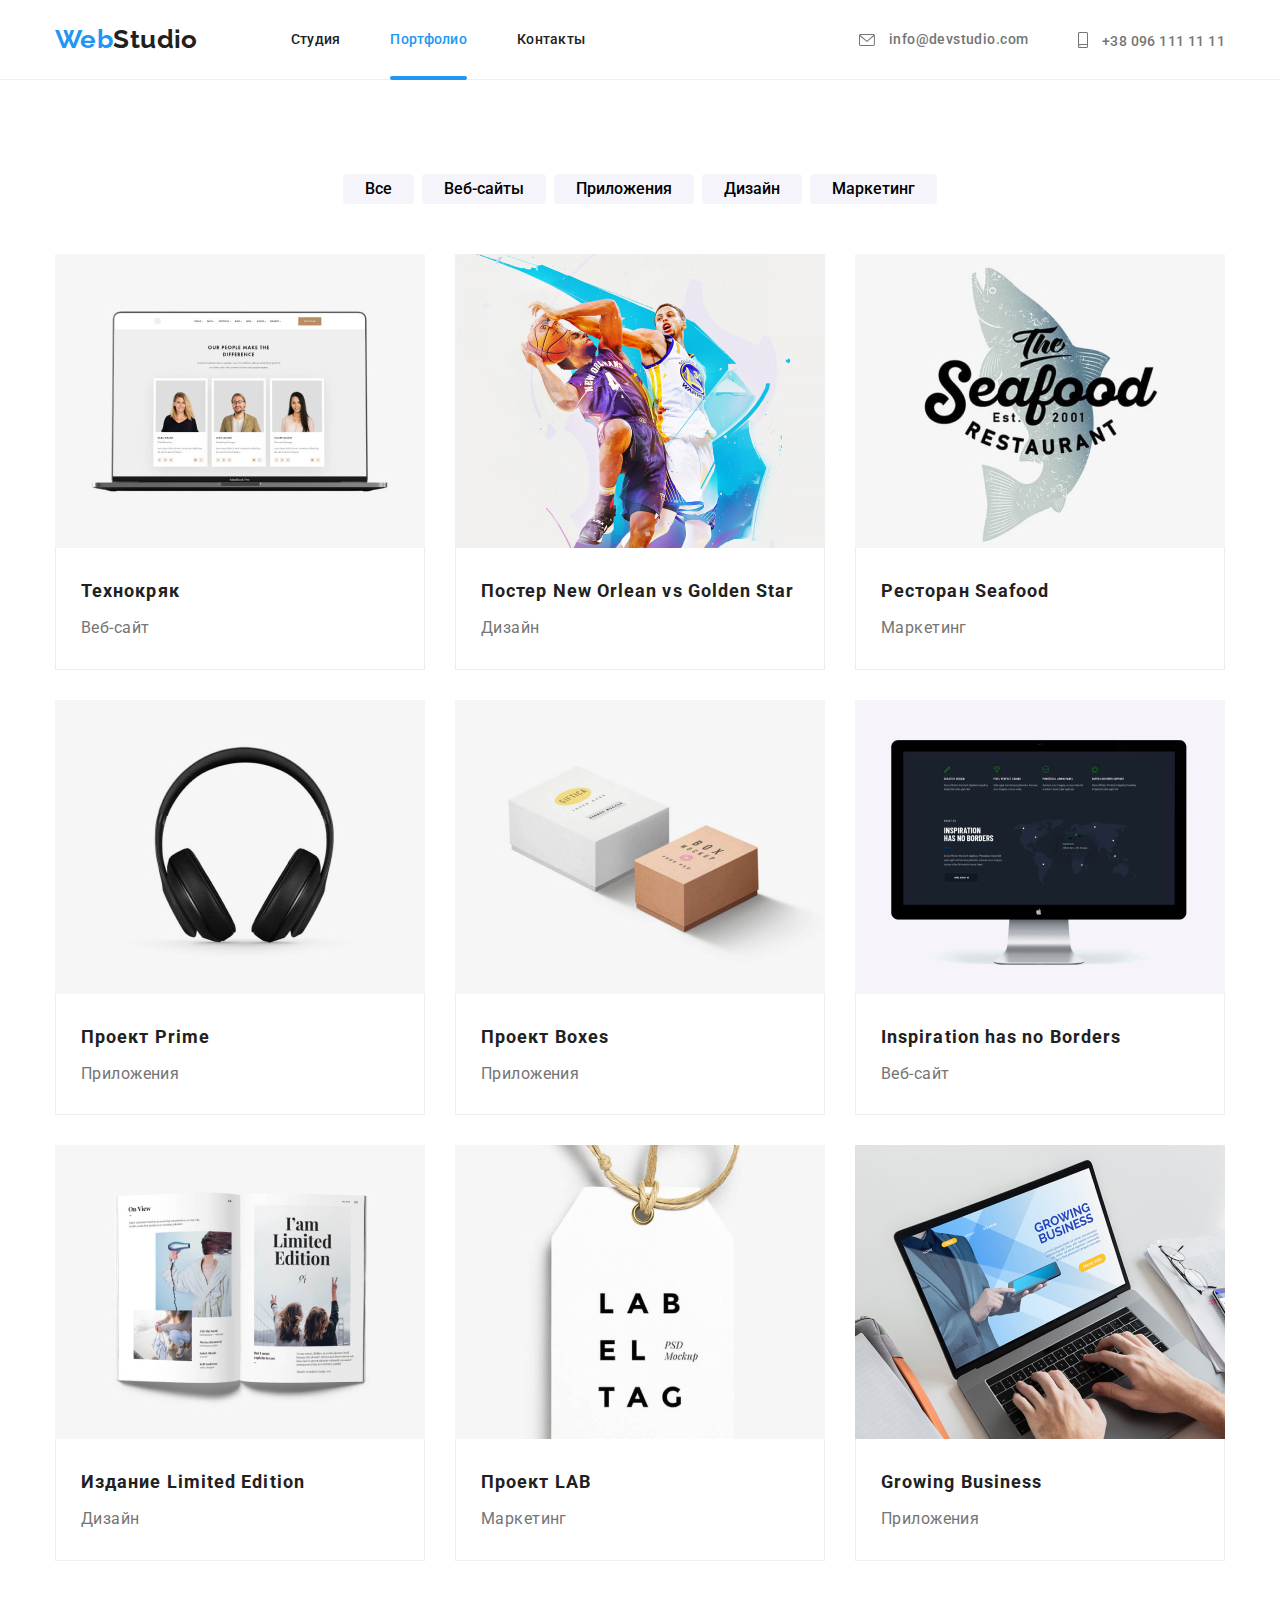
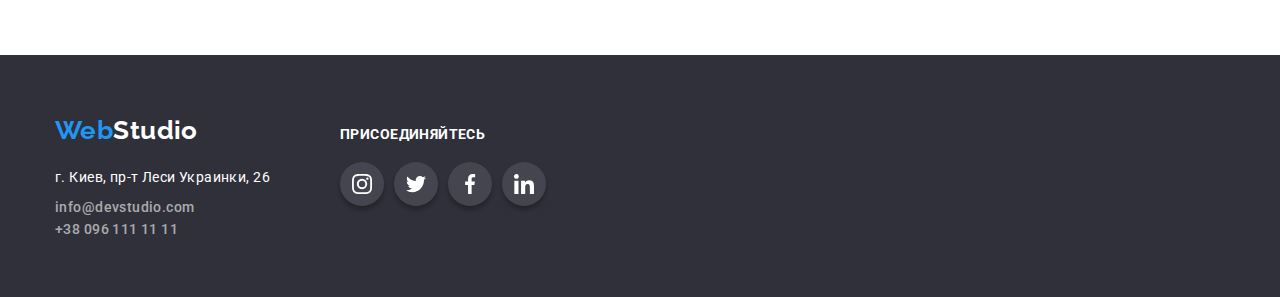
==== portfolio.html @ b222e5bf "1" ====
<!DOCTYPE html>
<html lang="ru">

<head>
    <meta charset="UTF-8">
    <meta http-equiv="X-UA-Compatible" content="IE=edge">
    <meta name="viewport" content="width=device-width, initial-scale=1.0">
    <title>Portfolio</title>
    <link rel="preconnect" href="https://fonts.googleapis.com">
    <link rel="preconnect" href="https://fonts.gstatic.com" crossorigin>
    <link href="https://fonts.googleapis.com/css2?family=Raleway:wght@700&family=Roboto:wght@400;500;700;900&display=swap" rel="stylesheet">
    <link rel="stylesheet" href="https://cdnjs.cloudflare.com/ajax/libs/modern-normalize/1.0.0/modern-normalize.min.css">
    <link rel="stylesheet" href="./css/styles.css">
</head>

<body>
    <header class="top-section">
        <div class="container container-flex">
            <nav class="navbar">
                <a href="" class="nav-logo"><span class="nav-logo-colored">Web</span>Studio </a>
                <ul class="navbar-item">
                    <li class="nav-list">
                        <a class="nav-link" href="./index.html">Студия</a></li>
                    <li class="nav-list">
                        <a class="nav-link current" href="./">Портфолио</a></li>
                    <li class="nav-list">
                        <a class="nav-link" href="./">Контакты</a></li>
                </ul>
            </nav>
            <ul class="contacts">
                <li class="contacts-list">
                    <a class="contact-link" href="info@devstudio.com">
                        <svg class="contact-svg-mail">
                          <use href="./image/sprite.svg#icon-mail"></use>
                        </svg> info@devstudio.com

                    </a>
                </li>
                <li class="contacts-list">
                    <a class="contact-link" href="+380961111111">
                        <svg class="contact-svg-phone">
                            <use href="./image/sprite.svg#icon-smartphone">
                            </use>
                        </svg> +38 096 111 11 11
                    </a>
                </li>
            </ul>
        </div>
    </header>
    <main>
        <!--button section-->
        <section class="section portfolio-bg">
            <div class="container">
                <h1 class="porfolio-title">Portfolio</h1>
                <ul class="filter filter-flex">
                    <li class="filter-item"><button type="button" class="ftr-button">Все</button></li>
                    <li class="filter-item"><button type="button" class="ftr-button">Веб-сайты</button></li>
                    <li class="filter-item"><button type="button" class="ftr-button">Приложения</button></li>
                    <li class="filter-item"><button type="button" class="ftr-button">Дизайн</button></li>
                    <li class="filter-item"><button type="button" class="ftr-button">Маркетинг</button></li>
                </ul>
                <ul class="portfolio-list">
                    <li class=" portfolio-item">
                        <a class="portfolio-link portfolio-overlay" href="# ">
                            <div class="box-gallery">
                                <img src=./image/img1.jpg alt="picture " width=370>
                                <div class="overlay">
                                    <p class="overlay-text">Технокряк это современная площадка распространения коронавируса. Компании используют эту платформу для цифрового шпионажа и атак на защищённые сервера конкурентов.</p>
                                </div>
                            </div>
                            <div class="portfolio-text-planting ">
                                <h2 class="subtitle-portfolio ">Технокряк</h2>
                                <p class="portfolio-text ">Веб-сайт</p>
                            </div>
                        </a>
                    </li>
                    <li class="portfolio-item ">
                        <a class="portfolio-link portfolio-overlay " href="# ">
                            <div class="box-gallery">
                                <img src=./image/img2.jpg alt="picture " width=370>
                                <div class="overlay">
                                    <p class="overlay-text">Технокряк это современная площадка распространения коронавируса. Компании используют эту платформу для цифрового шпионажа и атак на защищённые сервера конкурентов.</p>
                                </div>
                            </div>
                            <div class="portfolio-text-planting ">
                                <h2 class="subtitle-portfolio ">Постер New Orlean vs Golden Star</h2>
                                <p class="portfolio-text ">Дизайн</p>
                            </div>
                        </a>
                    </li>
                    <li class="portfolio-item ">
                        <a class="portfolio-link portfolio-overlay " href="# ">
                            <div class="box-gallery">
                                <img src=./image/img3.jpg alt="picture " width=370>
                                <div class="overlay">
                                    <p class="overlay-text">Технокряк это современная площадка распространения коронавируса. Компании используют эту платформу для цифрового шпионажа и атак на защищённые сервера конкурентов.</p>
                                </div>
                            </div>
                            <div class="portfolio-text-planting ">
                                <h2 class="subtitle-portfolio ">Ресторан Seafood</h2>
                                <p class="portfolio-text ">Маркетинг</p>
                            </div>
                        </a>
                    </li>
                    <li class="portfolio-item ">
                        <a class="portfolio-link portfolio-overlay" href="# ">
                            <div class="box-gallery">
                                <img src=./image/img4.jpg alt="picture " width=370>
                                <div class="overlay">
                                    <p class="overlay-text">Технокряк это современная площадка распространения коронавируса. Компании используют эту платформу для цифрового шпионажа и атак на защищённые сервера конкурентов.</p>
                                </div>
                            </div>
                            <div class="portfolio-text-planting ">
                                <h2 class="subtitle-portfolio ">Проект Prime</h2>
                                <p class="portfolio-text ">Приложения</p>
                            </div>
                        </a>
                    </li>
                    <li class="portfolio-item ">
                        <a class="portfolio-link portfolio-overlay" href="# ">
                            <div class="box-gallery">
                                <img src=./image/img5.jpg alt="picture " width=370>
                                <div class="overlay">
                                    <p class="overlay-text">Технокряк это современная площадка распространения коронавируса. Компании используют эту платформу для цифрового шпионажа и атак на защищённые сервера конкурентов.</p>
                                </div>
                            </div>
                            <div class="portfolio-text-planting ">
                                <h2 class="subtitle-portfolio ">Проект Boxes</h2>
                                <p class="portfolio-text ">Приложения</p>
                            </div>
                        </a>
                    </li>
                    <li class="portfolio-item ">
                        <a class="portfolio-link portfolio-overlay " href="# ">
                            <div class="box-gallery">
                                <img src=./image/img6.jpg alt="picture " width=370>
                                <div class="overlay">
                                    <p class="overlay-text">Технокряк это современная площадка распространения коронавируса. Компании используют эту платформу для цифрового шпионажа и атак на защищённые сервера конкурентов.</p>
                                </div>
                            </div>
                            <div class="portfolio-text-planting ">
                                <h2 class="subtitle-portfolio ">Inspiration has no Borders</h2>
                                <p class="portfolio-text ">Веб-сайт</p>
                            </div>
                        </a>

                    </li>
                    <li class="portfolio-item ">
                        <a class="portfolio-link portfolio-overlay" href="# ">
                            <div class="box-gallery">
                                <img src=./image/img7.jpg alt="picture " width=370>
                                <div class="overlay">
                                    <p class="overlay-text">Технокряк это современная площадка распространения коронавируса. Компании используют эту платформу для цифрового шпионажа и атак на защищённые сервера конкурентов.</p>
                                </div>
                            </div>
                            <div class="portfolio-text-planting ">
                                <h2 class="subtitle-portfolio ">Издание Limited Edition</h2>
                                <p class="portfolio-text ">Дизайн</p>
                            </div>
                        </a>
                    </li>
                    <li class="portfolio-item ">
                        <a class="portfolio-link portfolio-overlay " href="# ">
                            <div class="box-gallery">
                                <img src=./image/img8.jpg alt="picture " width=370>
                                <div class="overlay">
                                    <p class="overlay-text">Технокряк это современная площадка распространения коронавируса. Компании используют эту платформу для цифрового шпионажа и атак на защищённые сервера конкурентов.</p>
                                </div>
                            </div>
                            <div class="portfolio-text-planting ">
                                <h2 class="subtitle-portfolio ">Проект LAB</h2>
                                <p class="portfolio-text ">Маркетинг</p>
                            </div>
                        </a>
                    </li>
                    <li class="portfolio-item ">
                        <a class="portfolio-link portfolio-overlay" href="# ">
                            <div class="box-gallery">
                                <img src=./image/img9.jpg alt="picture " width=370>
                                <div class="overlay">
                                    <p class="overlay-text">Технокряк это современная площадка распространения коронавируса. Компании используют эту платформу для цифрового шпионажа и атак на защищённые сервера конкурентов.</p>
                                </div>
                            </div>
                            <div class="portfolio-text-planting ">
                                <h2 class="subtitle-portfolio ">Growing Business</h2>
                                <p class="portfolio-text ">Приложения</p>
                            </div>
                        </a>
                    </li>
                </ul>
            </div>
        </section>
    </main>
    <!--footer-->
    <footer class="footer-custom ">
        <div class="container-footer">
            <div class="container-footer-contacts">
                <a href=" " class="nav-logo-light "><span class="nav-logo-colored ">Web</span>Studio </a>
                <ul class="contacts-list footer-list ">
                    <li class="contat-item-light ">
                        <p class="address-light ">г. Киев, пр-т Леси Украинки, 26</p>
                    </li>
                    <li class="contat-item-light contact-margin ">
                        <a class="contact-link-light " href="info@devstudio.com "> info@devstudio.com </a></li>
                    <li class="contat-item-light">
                        <a class="contact-link-light " href="+380961111111 "> +38 096 111 11 11</a></li>
                </ul>
            </div>
            <div class="container-footer-svg">
                <h3 class="footer-title">Присоединяйтесь</h3>
                <ul class="social-footer-list">
                    <li class="social-footer-item">
                        <a class="social-footer-link" href="#">
                            <svg class="social-footer">
                                    <use href="./image/sprite.svg#icon-instagram-2"></use>
                                    </svg></a>
                    </li>
                    <li class="social-footer-item">
                        <a class="social-footer-link" href="#">
                            <svg class="social-footer">
                                    <use href="./image/sprite.svg#icon-twitter-1"></use>
                                    </svg></a>
                    </li>
                    <li class="social-footer-item">
                        <a class="social-footer-link" href="#">
                            <svg class="social-footer">
                                    <use href="./image/sprite.svg#icon-facebook-1"></use>
                                    </svg></a>
                    </li>
                    <li class="social-footer-item">
                        <a class="social-footer-link" href="#">
                            <svg class="social-footer">
                                    <use href="./image/sprite.svg#icon-linkedin-1"></use>
                                    </svg></a>
                    </li>
                </ul>
            </div>
        </div>



    </footer>
</body>

</html>
---- css/styles.css ----
:root {
    --primari-text-color: #757575;
    --second-color: #212121;
    --accent-color: #2196f3;
    --whitw-color-texte: #ffffff;
}

*,
*::before,
*::after {
    box-sizing: border-box;
}

body {
    font-family: 'Roboto', sans-serif;
    color: var(--primari-text-color);
    font-style: normal;
    font-size: 14px;
    font-weight: 400;
    line-height: 1.16;
    letter-spacing: 0.03em;
}

h1,
h2,
h3,
p {
    margin: 0;
}

ul {
    margin: 0;
    padding: 0;
    list-style: none;
}

a {
    display: block;
    text-decoration: none;
}

img {
    width: 100%;
    height: auto;
    display: block;
}

.top-section {
    border-bottom: 1px solid #EEEEEE;
    height: 80px;
    display: flex;
}

.nav-logo {
    font-family: Raleway;
    font-weight: 700;
    font-size: 26px;
    line-height: 1.2;
    text-transform: capitalize;
    color: var(--second-color);
    margin-right: 93px;
}

.nav-logo-colored {
    color: var(--accent-color);
}

.nav-logo-light {
    font-family: Raleway;
    font-weight: 700;
    font-size: 26px;
    line-height: 1.2;
    text-transform: capitalize;
    color: var(--whitw-color-texte);
}

.navbar {
    display: flex;
    align-items: center;
}

.nav-list:not(:last-child) {
    margin-right: 50px;
}

.navbar-item {
    display: flex;
}

.nav-link {
    font-weight: 500;
    letter-spacing: 0.02em;
    color: var(--second-color);
    padding-top: 32px;
    padding-bottom: 32px;
    position: relative;
    transition: color 250ms cubic-bezier(0.4, 0, 0.2, 1);
}

.nav-link.current::after {
    content: "";
    width: 100%;
    height: 4px;
    border-radius: 2px;
    display: inline-block;
    position: absolute;
    background-color: var(--accent-color);
    bottom: 0;
    left: 0;
}

.nav-link:hover,
.nav-link:focus {
    color: var(--accent-color);
}

.current {
    color: var(--accent-color)
}

.contacts {
    display: flex;
    margin-left: auto;
    align-items: center;
}

.contacts-list:not(:last-child) {
    margin-right: 50px;
}

.contact-link {
    color: var(--primari-text-color);
    font-weight: 500;
    display: block;
    align-items: center;
    transition: color 250ms cubic-bezier(0.4, 0, 0.2, 1);
}

.contact-link:hover,
.contact-link:focus {
    color: var(--accent-color);
}

.contact-link:hover .contact-svg-mail,
.contact-link:focus .contact-svg-mail {
    fill: var(--accent-color);
}

.footer-list {
    margin-top: 20px;
}

.contact-link-light {
    font-weight: 500;
    color: rgb(255, 255, 255, 0.6);
}

.contact-link-light:focus,
.contact-link-light:hover {
    color: var(--accent-color);
}

.hero-section {
    padding: 200px 0;
    background-color: #2F303A;
    background-image: linear-gradient(to bottom, rgba(47, 48, 58, 0.4), rgba(47, 48, 58, 0.4)), url(../image/bgimg.jpg);
    background-size: cover;
    background-position: center;
}

.titel-text {
    font-size: 44px;
    letter-spacing: 0.06em;
    font-weight: 900;
    color: var(--whitw-color-texte);
    text-align: center;
    text-transform: uppercase;
    width: 696px;
    margin-left: auto;
    margin-right: auto;
    margin-bottom: 30px;
}

.btn-primary {
    font-weight: 700;
    font-size: 16px;
    line-height: 1.88;
    letter-spacing: 0.06em;
    width: 200;
    height: 50px;
    cursor: pointer;
    color: var(--whitw-color-texte);
    align-items: center;
    text-align: center;
    display: block;
    margin-left: auto;
    margin-right: auto;
    padding: 10px 32px;
    background-color: var(--accent-color);
    border: transparent;
    box-shadow: 0px 4px 4px rgba(0, 0, 0, 0.15);
    border-radius: 4px;
}

.btn-primary {
    background-color: var(--accent-color);
}

.features {
    display: flex;
}

.features-list:not(:last-child) {
    margin-right: 30px;
}

.features-title {
    font-size: 14px;
    font-weight: 700;
    color: var(--second-color);
    text-transform: uppercase;
    margin-bottom: 10px;
}

.features-text {
    line-height: 1.71;
    letter-spacing: 0.03em;
    color: var(--primari-text-color);
}

.subtitel-big {
    font-size: 36px;
    font-weight: 700;
    line-height: 1.18;
    color: var(--second-color);
    text-align: center;
    margin-bottom: 50px;
}

.work-specifications-list {
    display: flex;
}

.work-specifications-item {
    position: relative;
}

.work-specifications-item:not(:last-child) {
    margin-right: 30px;
}

.team-bg {
    background-color: #F5F4FA;
}

.team-gallery {
    display: flex;
}

.team-gallery-item {
    border: 1px solid #EEEEEE;
    box-shadow: 0px 1px 3px rgba(0, 0, 0, 0.12), 0px 1px 1px rgba(0, 0, 0, 0.14), 0px 2px 1px rgba(0, 0, 0, 0.2);
    border-radius: 0px 0px 4px 4px;
}

.team-gallery-item:not(:last-child) {
    margin-right: 30px;
}

.team-gallery-member {
    font-weight: 500;
    font-size: 16px;
    line-height: 1.2;
    color: var(--second-color);
    margin-bottom: 10px;
}

.team-gallery-text {
    font-weight: 400;
    font-size: 16px;
    line-height: 1.19;
    letter-spacing: 0.03em;
    margin-bottom: 16px;
}

.border-name {
    text-align: center;
    padding: 30px 0;
    background-color: #FFFFFF;
}

.porfolio-title {
    position: absolute;
    clip: rect(0 0 0 0);
    width: 1px;
    height: 1px;
    margin: -1px;
}

.filter-item {
    font-weight: 500;
    font-size: 16px;
    line-height: 1.6;
    color: var(--second-color);
}

.ftr-button {
    font-weight: 500;
    text-decoration: none;
    cursor: pointer;
    background: #F5F4FA;
    border-radius: 4px;
    padding: 6px 22px;
    border: transparent;
    transition: background-color 250ms cubic-bezier(0.4, 0, 0.2, 1), box-shadow 250ms cubic-bezier(0.4, 0, 0.2, 1), color 250ms cubic-bezier(0.4, 0, 0.2, 1);
}

.filter-item:not(:last-child) {
    margin-right: 8px;
}

.ftr-button:hover,
.ftr-button:focus {
    background-color: var(--accent-color);
    color: var(--whitw-color-texte);
    box-shadow: 0px 3px 1px rgba(0, 0, 0, 0.1), 0px 1px 2px rgba(0, 0, 0, 0.08), 0px 2px 2px rgba(0, 0, 0, 0.12);
}

.portfolio-list {
    display: flex;
    flex-wrap: wrap;
    margin: -15px;
}

.portfolio-link:focus,
.portfolio-link:hover {
    box-shadow: 0px 1px 1px rgba(0, 0, 0, 0.12), 0px 4px 4px rgba(0, 0, 0, 0.06), 1px 4px 6px rgba(0, 0, 0, 0.16);
}

.gallery-img:focus .portfolio-link,
.gallery-img:hover .portfolio-link {
    box-shadow: 0px 1px 1px rgba(0, 0, 0, 0.12), 0px 4px 4px rgba(0, 0, 0, 0.06), 1px 4px 6px rgba(0, 0, 0, 0.16);
}

.gallery-img {
    transition: box-shadow 250ms cubic-bezier(0.4, 0, 0.2, 1);
}

.portfolio-item {
    margin: 15px;
}

.porfolio-link {
    display: block;
    transition: box-shadow 250ms cubic-bezier(0.4, 0, 0.2, 1);
}

.subtitle-portfolio {
    font-size: 18px;
    font-weight: 700;
    line-height: 2;
    letter-spacing: 0.06em;
    color: var(--second-color);
    margin-bottom: 4px;
}

.portfolio-text {
    color: var(--primari-text-color);
    text-decoration: none;
    font-size: 16px;
    line-height: 1.9;
}

.portfolio-text-planting {
    border-bottom: 1px solid #EEEEEE;
    border-left: 1px solid #EEEEEE;
    border-right: 1px solid #EEEEEE;
    padding: 25px;
}

.address {
    color: var(--second-color);
}

.address-light {
    line-height: 1.7;
    color: var(--whitw-color-texte);
    padding-bottom: 9px;
}

.contact-link-light {
    text-decoration: none;
    font-weight: 500;
    color: rgb(255, 255, 255, 0.6);
}

.contact-margin {
    margin-bottom: 6px;
}

.container,
.container-footer {
    width: 1200px;
    margin-right: auto;
    margin-left: auto;
    padding-left: 15px;
    padding-right: 15px;
}

.section {
    padding-top: 94px;
    padding-bottom: 94px;
}

.container-flex {
    display: flex;
}

.filter-flex {
    display: flex;
    justify-content: center;
    margin-bottom: 50px;
}

.porfolio-bg {
    background: #E5E5E5;
}

.work-pd {
    padding-top: 0px;
}

.footer-custom {
    background-color: #2F303A;
    padding: 60px 0;
    display: flex;
    justify-content: center;
}

.contact-svg-mail {
    width: 16px;
    height: 12px;
    fill: #757575;
    margin-right: 10px;
    position: relative;
    top: 2px;
    transition: fill 250ms cubic-bezier(0.4, 0, 0.2, 1);
}

.contact-svg-mail:focus,
.contact-svg-mail:hover {
    fill: var(--accent-color);
}

.contact-svg-phone {
    width: 10px;
    height: 16px;
    fill: #757575;
    margin-right: 10px;
    position: relative;
    top: 2px;
    transition: fill 250ms cubic-bezier(0.4, 0, 0.2, 1);
}

.contact-link:hover .contact-svg-phone,
.contact-link:focus .contact-svg-phone {
    fill: var(--accent-color);
}

.contact-svg-phone:focus,
.contact-svg-phone:hover {
    fill: var(--accent-color);
}

.features-svg {
    width: 70px;
    height: 70px;
}

.container-svg {
    background-color: #F5F4FA;
    border-radius: 4px;
    padding: 25px 100px;
    margin-bottom: 30px;
}

.social-member {
    width: 20px;
    height: 20px;
    fill: #AFB1B8;
    transition: fill 250ms cubic-bezier(0.4, 0, 0.2, 1);
}

.social-member-list {
    display: flex;
    justify-content: center;
    align-items: center;
}

.social-member-item {
    width: 44px;
    height: 44px;
}

.social-member-link {
    display: flex;
    justify-content: center;
    align-items: center;
    width: 100%;
    height: 100%;
    border-radius: 50%;
    transition: background-color 250ms cubic-bezier(0.4, 0, 0.2, 1);
}

.social-member-item:not(:last-child) {
    margin-right: 10px;
}

.social-member-link:hover,
.social-member-link:focus {
    background-color: var(--accent-color);
}

.social-member-link:hover .social-member,
.social-member-link:focus .social-member {
    fill: #F5F4FA;
}

.clients-item:not(:last-child) {
    margin-right: 30px;
}

.clients-list {
    display: flex;
    justify-content: center;
    align-items: center;
}

.clients-svg {
    fill: #AFB1B8;
    width: 106px;
    height: 60px;
    margin: 16px 32px;
    transition: fill 250ms cubic-bezier(0.4, 0, 0.2, 1);
}

.client-link {
    border: 1px solid #AFB1B8;
    box-sizing: border-box;
    border-radius: 4px;
    transition: border-color 250ms cubic-bezier(0.4, 0, 0.2, 1);
}

.client-link:hover,
.client-link:focus {
    border-color: var(--accent-color);
}

.client-link:hover .clients-svg,
.client-link:focus .clients-svg {
    fill: var(--accent-color);
    border-color: var(--accent-color);
}

.footer-title {
    font-size: 14px;
    font-weight: 700;
    color: #FFFFFF;
    text-transform: uppercase;
    letter-spacing: 0.03em;
    margin-bottom: 20px;
}

.social-footer {
    width: 20px;
    height: 20px;
    fill: #FFFFFF;
    transition: fill 250ms cubic-bezier(0.4, 0, 0.2, 1);
}

.social-footer-list {
    display: flex;
    justify-content: center;
    align-items: center;
}

.social-footer-item {
    width: 44px;
    height: 44px;
}

.social-footer-link {
    display: flex;
    justify-content: center;
    align-items: center;
    width: 100%;
    height: 100%;
    border-radius: 50%;
    background: rgba(255, 255, 255, 0.1);
    box-shadow: 0px 4px 4px 0px rgba(0, 0, 0, 0.25);
    transition: background-color 250ms cubic-bezier(0.4, 0, 0.2, 1);
}

.social-footer-item:not(:last-child) {
    margin-right: 10px;
}

.social-footer-link:hover,
.social-footer-link:focus {
    background-color: var(--accent-color);
}

.social-footer-link:hover .social-footer,
.social-footer-link:focus .social-footer {
    fill: #F5F4FA;
}

.container-footer-svg {
    margin-left: 70px;
}

.container-footer {
    display: flex;
    align-items: baseline;
    justify-content: baseline;
}

.box {
    display: flex;
    justify-content: center;
    align-items: center;
    position: absolute;
    width: 100%;
    height: 70px;
    background: rgba(47, 48, 58, 0.8);
    bottom: 0;
    left: 0;
}

.subtitel-specifications {
    font-weight: 700;
    font-size: 16px;
    line-height: 1.2;
    color: #FFFFFF;
    letter-spacing: 0.03em;
    text-transform: uppercase;
}

.work-specifications {
    display: flex;
}

.overlay {
    padding: 63px 24px;
    position: absolute;
    top: 0;
    left: 0;
    width: 100%;
    height: 100%;
    transform: translateY(100%);
    background-color: rgba(33, 150, 243, 0.9);
    transition: transform 250ms cubic-bezier(0.4, 0, 0.2, 1);
}

.box-gallery {
    position: relative;
    overflow: hidden;
}

.portfolio-overlay:focus .overlay,
.portfolio-overlay:hover .overlay {
    transform: translateY(0);
}

.overlay-text {
    font-size: 18px;
    line-height: 1.55;
    letter-spacing: 0.03em;
    color: #FFFFFF;
}

.backdrop.is-hidden {
    opacity: 0;
    pointer-events: none;
}

.backdrop.is-hidden .modal {
    transform: translate(-50%, -50%) scale(0.9);
}

.backdrop {
    position: fixed;
    top: 0;
    left: 0;
    z-index: 2;
    width: 100%;
    height: 100%;
    background-color: rgba(0, 0, 0, 0.2);
    opacity: 1;
    transition: opacity 250ms cubic-bezier(0.4, 0, 0.2, 1);
}

.modal {
    position: absolute;
    top: 50%;
    left: 50%;
    min-width: 528px;
    min-height: 581px;
    background-color: #ffffff;
    box-sizing: border-box;
    border-radius: 4px;
    transform: translate(-50%, -50%);
    transition: transform 250ms cubic-bezier(0.4, 0, 0.2, 1);
}

.btn-modal {
    position: absolute;
    top: 8px;
    right: 8px;
    width: 30px;
    height: 30px;
    padding: 15px;
    background-color: #ffffff;
    border: 1px solid rgba(0, 0, 0, 0.1);
    box-sizing: border-box;
    border-radius: 50%;
    cursor: pointer;
    transition: background-color 250ms cubic-bezier(0.4, 0, 0.2, 1);
}

.modal-close-btn {
    position: absolute;
    top: 6px;
    right: 6px;
    width: 18px;
    height: 18px;
    fill: #212121;
    transition: fill 250ms cubic-bezier(0.4, 0, 0.2, 1);
}

.btn-modal:focus,
.btn-modal:hover {
    background-color: var(--accent-color);
}

.btn-modal:focus .modal-close-btn,
.btn-modal:hover .modal-close-btn {
    fill: #F5F4FA;
}
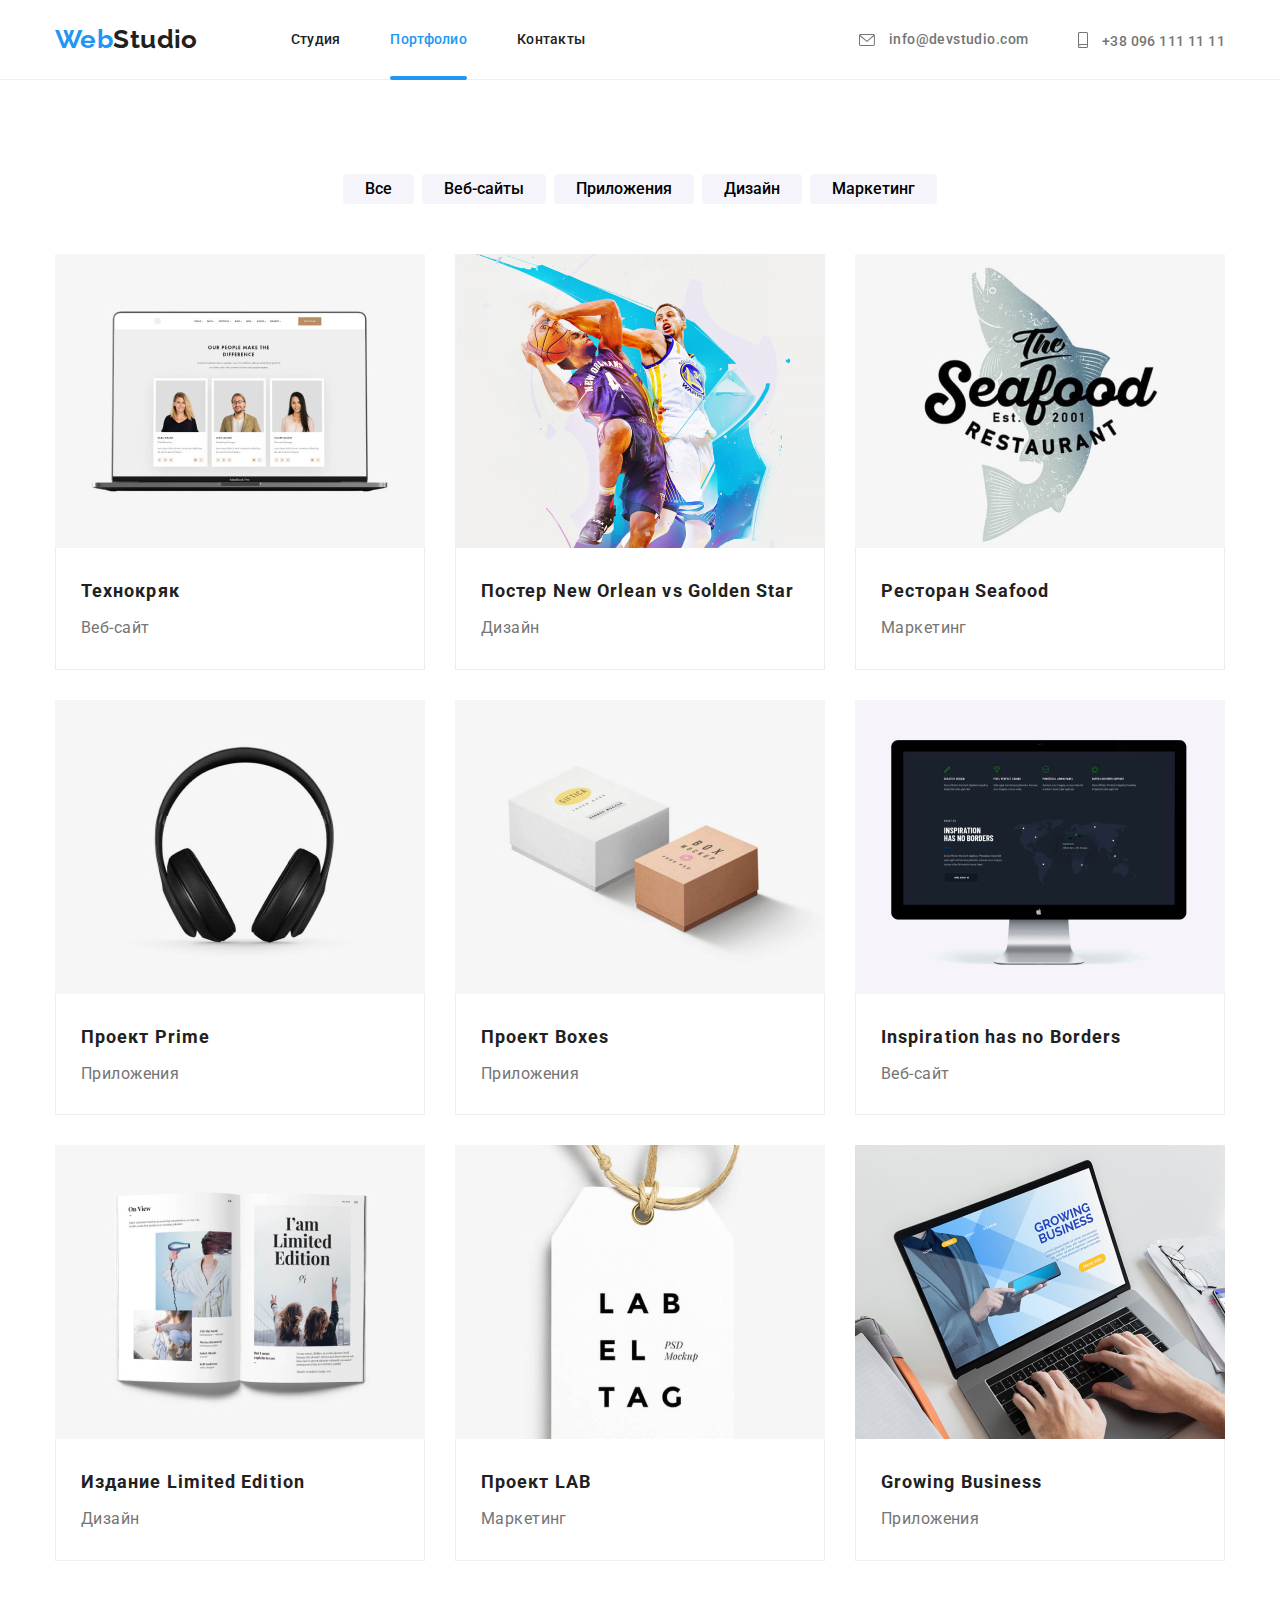
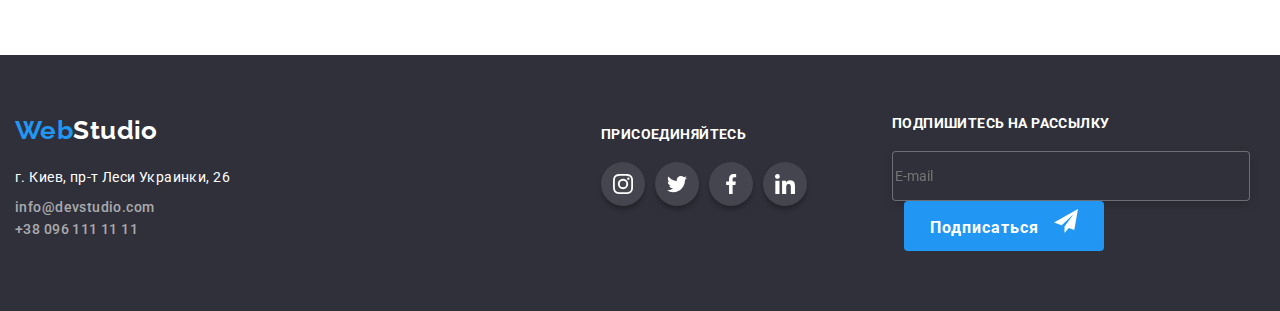
==== commit d3e0b319: "1223123123123123123123121" ====
--- a/portfolio.html
+++ b/portfolio.html
@@ -236,7 +236,17 @@
                 </ul>
             </div>
         </div>
-
+        <div class="container-footer-svg">
+            <h3 class="footer-title">Подпишитесь на рассылку</h3>
+            <form class="footer-form">
+                <label for=mail class="mail-label"></label>
+                <input class="footer-input" type="email" name="mail" placeholder="E-mail" id="email" autocomplete="on" />
+                <button type="button" class="btn-subscribe">Подписаться
+                        <svg class="btn-icon" width="24" height="24">
+                            <use href="./image/sprite.svg#icon-icon-send"></use>
+                        </svg></button>
+            </form>
+        </div>
 
 
     </footer>
--- a/css/styles.css
+++ b/css/styles.css
@@ -407,6 +407,10 @@
     padding-right: 15px;
 }
 
+.container-footer-contacts {
+    flex-grow: 1;
+}
+
 .section {
     padding-top: 94px;
     padding-bottom: 94px;
@@ -617,6 +621,10 @@
 
 .container-footer-svg {
     margin-left: 70px;
+}
+
+.container-footer-subscribe {
+    margin-left: 93px;
 }
 
 .container-footer {
@@ -746,4 +754,208 @@
 .btn-modal:focus .modal-close-btn,
 .btn-modal:hover .modal-close-btn {
     fill: #F5F4FA;
+}
+
+.modal-titel {
+    position: relative;
+    font-weight: 700;
+    font-size: 20px;
+    line-height: 1.15;
+    text-align: center;
+    letter-spacing: 0.03em;
+    color: var(--second-color);
+    margin-top: 40px;
+    margin-bottom: 12px;
+}
+
+.footer-form {
+    position: relative;
+}
+
+.footer-input {
+    width: 358px;
+    height: 50px;
+    border: 1px solid rgba(255, 255, 255, 0.3);
+    box-sizing: border-box;
+    filter: drop-shadow(0px 4px 4px rgba(0, 0, 0, 0.15));
+    border-radius: 4px;
+    background-color: #2F303A;
+}
+
+.mail-label {
+    position: relative;
+    color: #FFFFFF;
+    outline: none;
+}
+
+.btn-subscribe {
+    position: relative;
+    margin-left: 12px;
+    width: 200px;
+    height: 50px;
+    font-weight: 700;
+    font-size: 16px;
+    line-height: 1.87;
+    letter-spacing: 0.06em;
+    color: #FFFFFF;
+    background-color: var(--accent-color);
+    border-radius: 4px;
+    border: transparent;
+    cursor: pointer;
+}
+
+.btn-icon {
+    margin-left: 10px;
+    fill: #FFFFFf;
+}
+
+.modal-fild {
+    display: flex;
+    flex-direction: column;
+    position: relative;
+}
+
+.modal-fild input {
+    padding-left: 40px;
+    outline: none;
+}
+
+.modal-fild:not(:last-child) {
+    margin-bottom: 10px;
+}
+
+.icon-fild {
+    position: absolute;
+    top: 50%;
+    bottom: 50%;
+    left: 12px;
+    transition: fill 250ms cubic-bezier(0.4, 0, 0.2, 1);
+}
+
+.modal-form {
+    width: 448px;
+    margin-left: 40px;
+    margin-right: 40px;
+}
+
+.form-input {
+    height: 40px;
+    border: 1px solid rgba(33, 33, 33, 0.2);
+    box-sizing: border-box;
+    border-radius: 4px;
+    cursor: pointer;
+    transition: border-color 250ms cubic-bezier(0.4, 0, 0.2, 1);
+}
+
+.form-input:focus,
+.form-input:hover {
+    border-color: var(--accent-color);
+}
+
+.coment-input {
+    outline: none;
+    cursor: pointer;
+}
+
+.coment-input:focus,
+.coment-input:hover {
+    border-color: var(--accent-color);
+}
+
+.fild-item {
+    font-size: 12px;
+    line-height: 1.17;
+    letter-spacing: 0.01em;
+}
+
+.form-input:focus-within .icon-fild {
+    fill: var(--accent-color);
+}
+
+.modal-fild input:hover+.icon-fild,
+.modal-fild input:focus+.icon-fild {
+    fill: var(--accent-color);
+}
+
+.coment-input {
+    height: 120px;
+    font-size: 12px;
+    line-height: 1.17;
+    letter-spacing: 0.01em;
+}
+
+.checkbox-icon-border {
+    width: 16px;
+    height: 15px;
+    border: 2px solid black;
+    border-radius: 2px;
+    margin-right: 8px;
+    margin-left: 43px;
+    display: flex;
+}
+
+.checkbox-icon {
+    display: flex;
+    align-items: center;
+    justify-content: center;
+    left: 1px;
+    top: 3px;
+    fill: #FFFFFF;
+}
+
+.checkbox-text {
+    display: inline-block;
+    line-height: 1.71;
+    letter-spacing: 0.03em;
+}
+
+.check-label {
+    display: flex;
+    align-items: center;
+    justify-content: center;
+    margin-top: 20px;
+    margin-bottom: 30px;
+}
+
+.check-in {
+    position: absolute;
+    width: 1px;
+    height: 1px;
+    margin: -1px;
+    border: 0;
+    padding: 0;
+    clip: rect(0 0 0 0);
+    overflow: hidden;
+}
+
+.check-in:checked+.checkbox-icon-border {
+    border: transparent;
+    background-color: var(--accent-color);
+    transition: background-color 250ms cubic-bezier(0.4, 0, 0.2, 1);
+}
+
+.btn-submit {
+    display: inline-flex;
+    align-items: center;
+    justify-content: center;
+    width: 200px;
+    height: 50px;
+    background-color: var(--accent-color);
+    border-radius: 4px;
+    border: transparent;
+    cursor: pointer;
+    font-size: 16px;
+    line-height: 1.87;
+    letter-spacing: 0.06em;
+    color: #FFFFFF;
+    margin-left: 25%;
+    margin-right: 25%;
+}
+
+.modal-policy-link {
+    display: inline-block;
+    line-height: 1.71;
+    letter-spacing: 0.03em;
+    text-decoration-line: underline;
+    color: var(--accent-color);
 }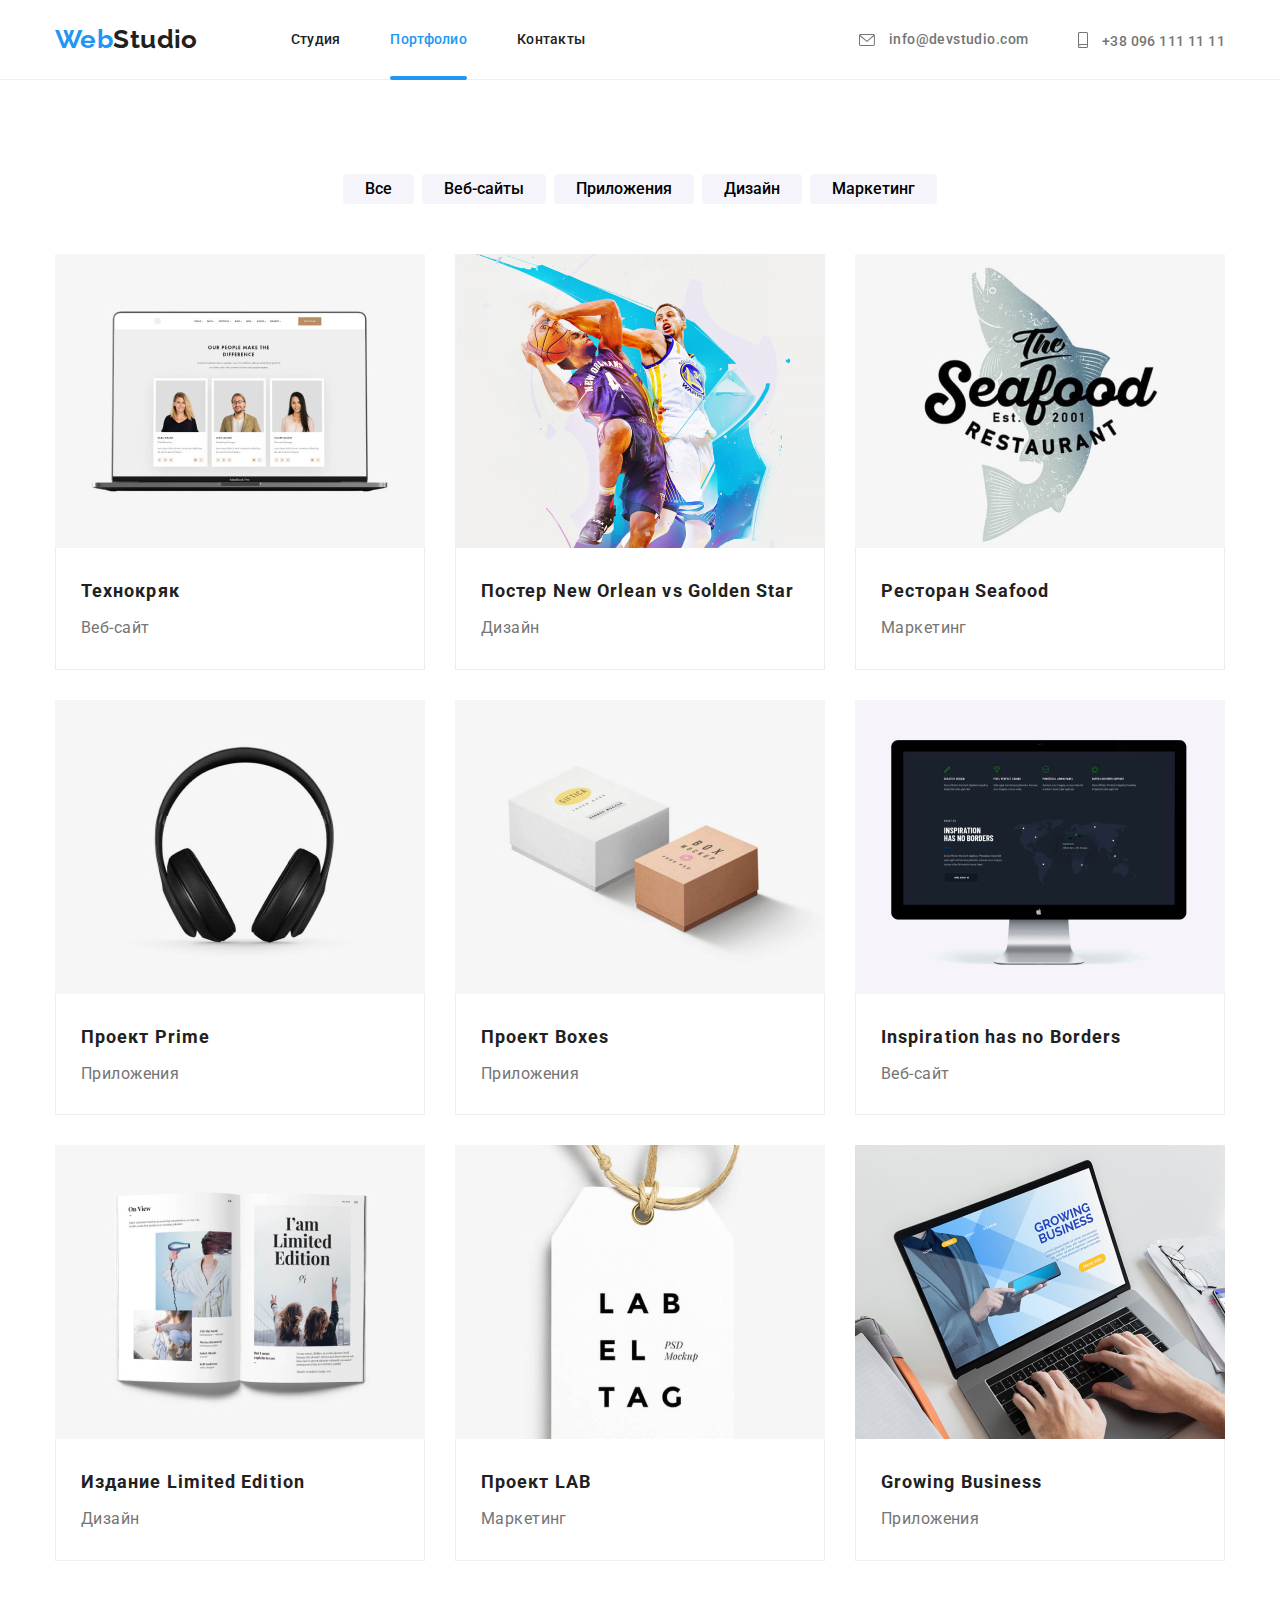
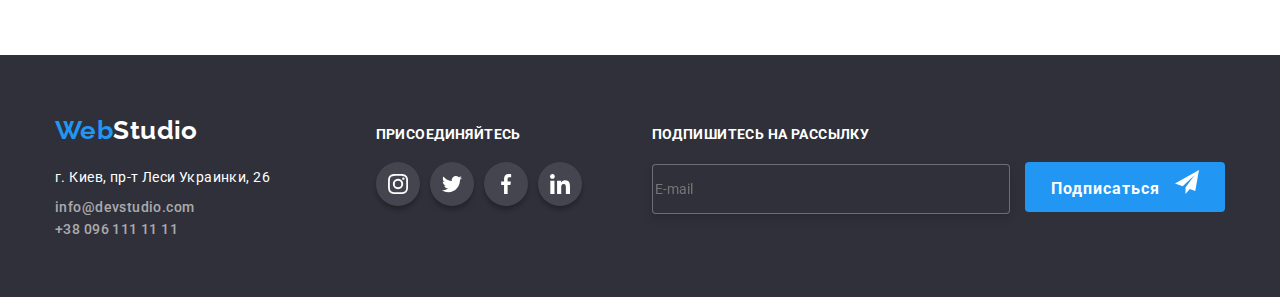
==== commit 6744ede2: "23342342342342" ====
--- a/portfolio.html
+++ b/portfolio.html
@@ -206,7 +206,7 @@
                         <a class="contact-link-light " href="+380961111111 "> +38 096 111 11 11</a></li>
                 </ul>
             </div>
-            <div class="container-footer-svg">
+            <div class="container-footer-subscribe">
                 <h3 class="footer-title">Присоединяйтесь</h3>
                 <ul class="social-footer-list">
                     <li class="social-footer-item">
@@ -235,18 +235,19 @@
                     </li>
                 </ul>
             </div>
-        </div>
-        <div class="container-footer-svg">
-            <h3 class="footer-title">Подпишитесь на рассылку</h3>
-            <form class="footer-form">
-                <label for=mail class="mail-label"></label>
-                <input class="footer-input" type="email" name="mail" placeholder="E-mail" id="email" autocomplete="on" />
-                <button type="button" class="btn-subscribe">Подписаться
+            <div class="container-footer-svg">
+                <h3 class="footer-title">Подпишитесь на рассылку</h3>
+                <form class="footer-form">
+                    <label for=mail class="mail-label"></label>
+                    <input class="footer-input" type="email" name="mail" placeholder="E-mail" id="email" autocomplete="on" />
+                    <button type="button" class="btn-subscribe">Подписаться
                         <svg class="btn-icon" width="24" height="24">
                             <use href="./image/sprite.svg#icon-icon-send"></use>
                         </svg></button>
-            </form>
+                </form>
+            </div>
         </div>
+
 
 
     </footer>
